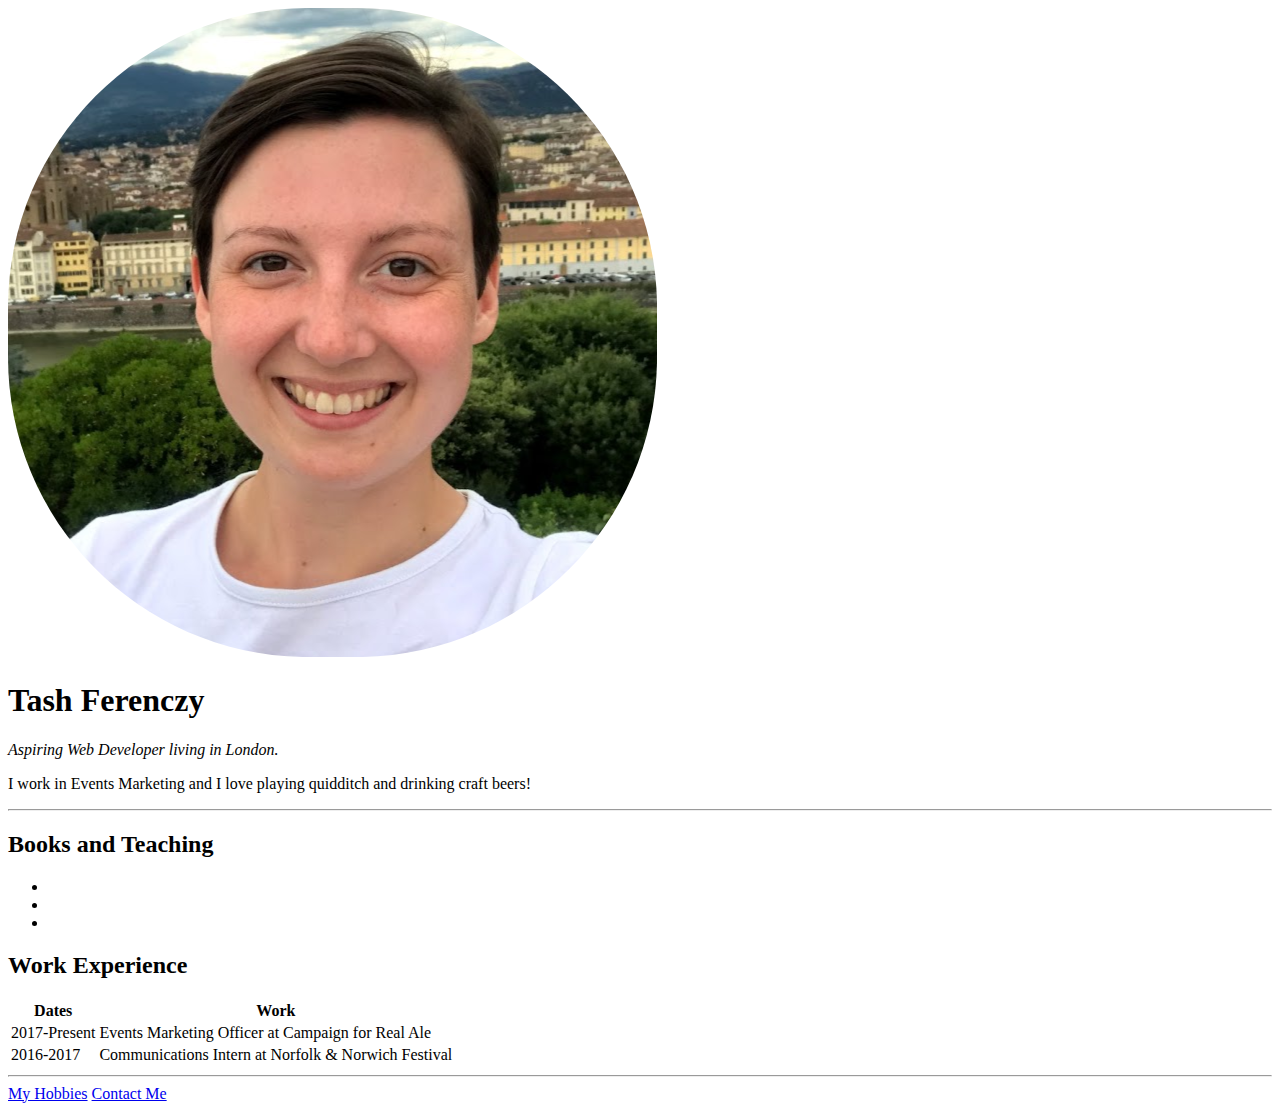
==== index.html @ 5c09a773 "wrote base HTML" ====
<!DOCTYPE html>
<html lang="en">

<head>
    <meta charset="UTF-8">
    <meta name="viewport" content="width=device-width, initial-scale=1.0">
    <title>Tash's Personal Site</title>
</head>

<body>
    <img src="./image.png" alt="tash profile picture">
    <h1>Tash Ferenczy</h1>
    <p><em>Aspiring Web Developer living in London.</em></p>
    <p>I work in Events Marketing and I love playing quidditch and drinking craft beers!</p>
    <hr>
    <h2>Books and Teaching</h2>
    <ul>
        <li></li>
        <li></li>
        <li></li>
    </ul>
    <h2>Work Experience</h2>
    <table>
        <thead>
            <tr>
                <th>Dates</th>
                <th>Work</th>
            </tr>
        </thead>
        <tbody>
            <tr>
                <td>2017-Present</td>
                <td>Events Marketing Officer at Campaign for Real Ale</td>
            </tr>
            <tr>
                <td>2016-2017</td>
                <td>Communications Intern at Norfolk & Norwich Festival</td>
            </tr>
        </tbody>
    </table>

    <hr>
    <a href="./hobbies.html">My Hobbies</a>
    <a href="./contact-me.html">Contact Me</a>

</body>

</html>
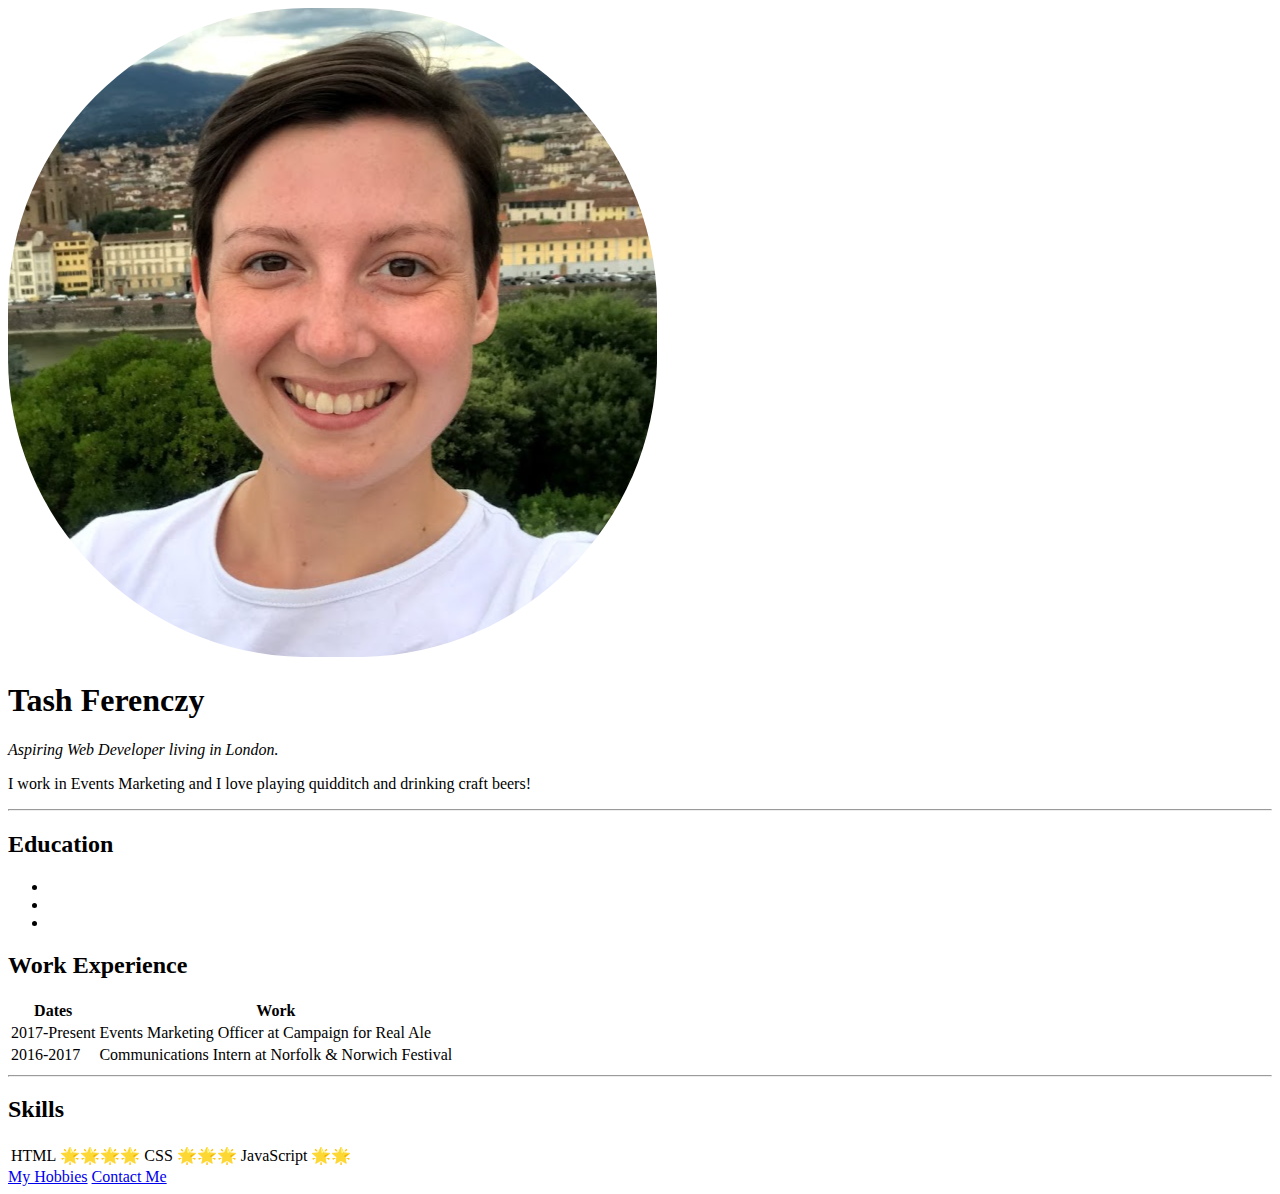
==== commit d7dccc4b: "Update index.html" ====
--- a/index.html
+++ b/index.html
@@ -13,7 +13,7 @@
     <p><em>Aspiring Web Developer living in London.</em></p>
     <p>I work in Events Marketing and I love playing quidditch and drinking craft beers!</p>
     <hr>
-    <h2>Books and Teaching</h2>
+    <h2>Education</h2>
     <ul>
         <li></li>
         <li></li>
@@ -40,6 +40,19 @@
     </table>
 
     <hr>
+    <h2>Skills</h2>
+    <table>
+        <tr>
+            <td>HTML</td>
+            <td>🌟🌟🌟🌟</td>
+            <td>CSS</td>
+            <td>🌟🌟🌟</td>
+            <td>JavaScript</td>
+            <td>🌟🌟</td>
+        </tr>
+    </table>
+
+
     <a href="./hobbies.html">My Hobbies</a>
     <a href="./contact-me.html">Contact Me</a>
 
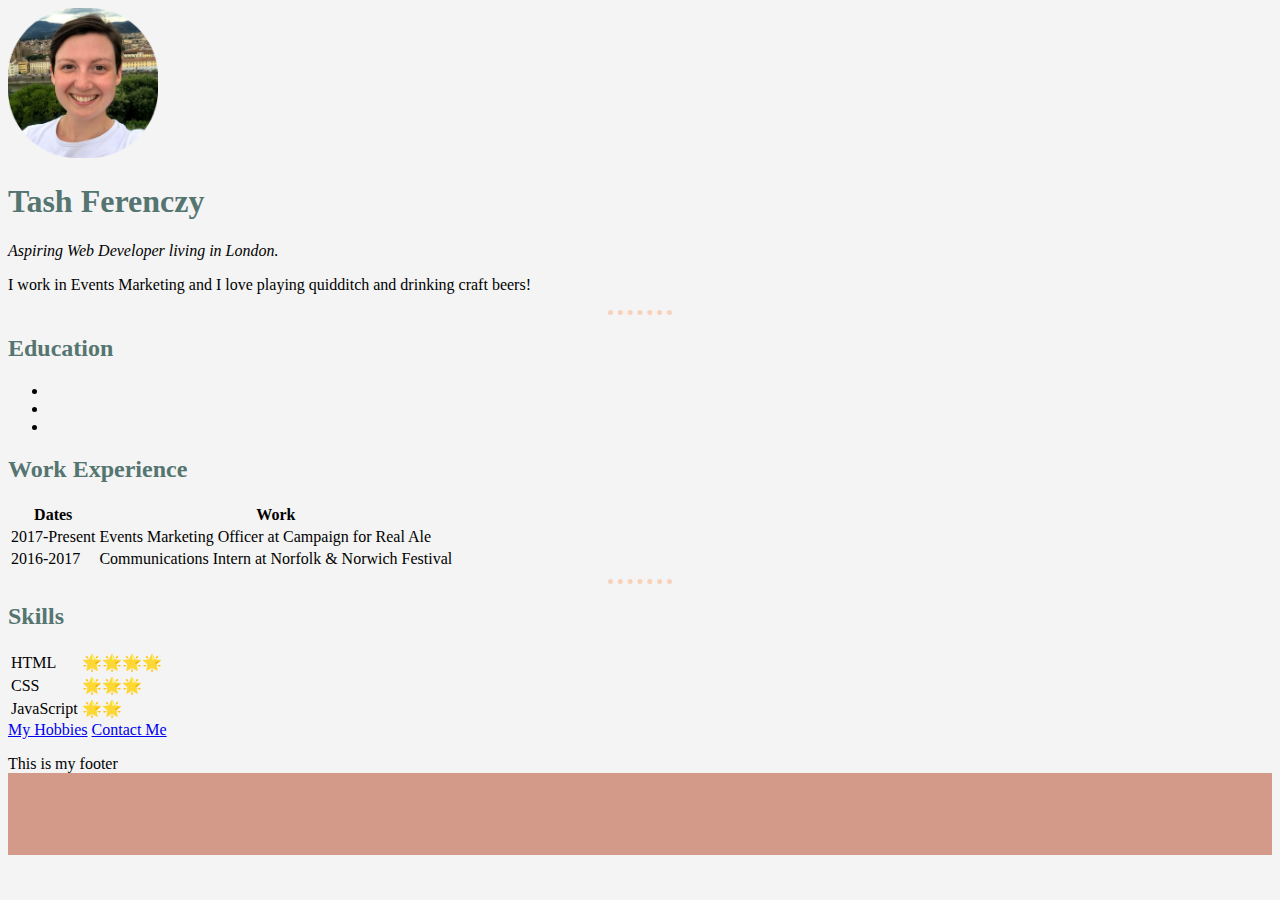
==== commit a6d60b08: "added css" ====
--- a/index.html
+++ b/index.html
@@ -4,6 +4,7 @@
 <head>
     <meta charset="UTF-8">
     <meta name="viewport" content="width=device-width, initial-scale=1.0">
+    <link rel="stylesheet" type="text/css" href="./styles.css">
     <title>Tash's Personal Site</title>
 </head>
 
@@ -45,8 +46,12 @@
         <tr>
             <td>HTML</td>
             <td>🌟🌟🌟🌟</td>
+        </tr>
+        <tr>
             <td>CSS</td>
             <td>🌟🌟🌟</td>
+        </tr>
+        <tr>
             <td>JavaScript</td>
             <td>🌟🌟</td>
         </tr>
@@ -57,5 +62,7 @@
     <a href="./contact-me.html">Contact Me</a>
 
 </body>
-
+<footer>
+    <p>This is my footer</p>
+</footer>
 </html>--- a/styles.css
+++ b/styles.css
@@ -0,0 +1,24 @@
+* {
+    background-color: #f4f4f4;
+}
+
+hr {
+    border-style: none;
+    border-top-style: dotted;
+    width: 5%;
+    border-color: #f7d1ba;
+    border-width: 5px;
+}
+
+h1, h2 {
+    color: #557571;
+}
+
+img {
+    height: 150px;
+}
+
+footer {
+    height: 100px;
+    background-color: #d49a89;
+}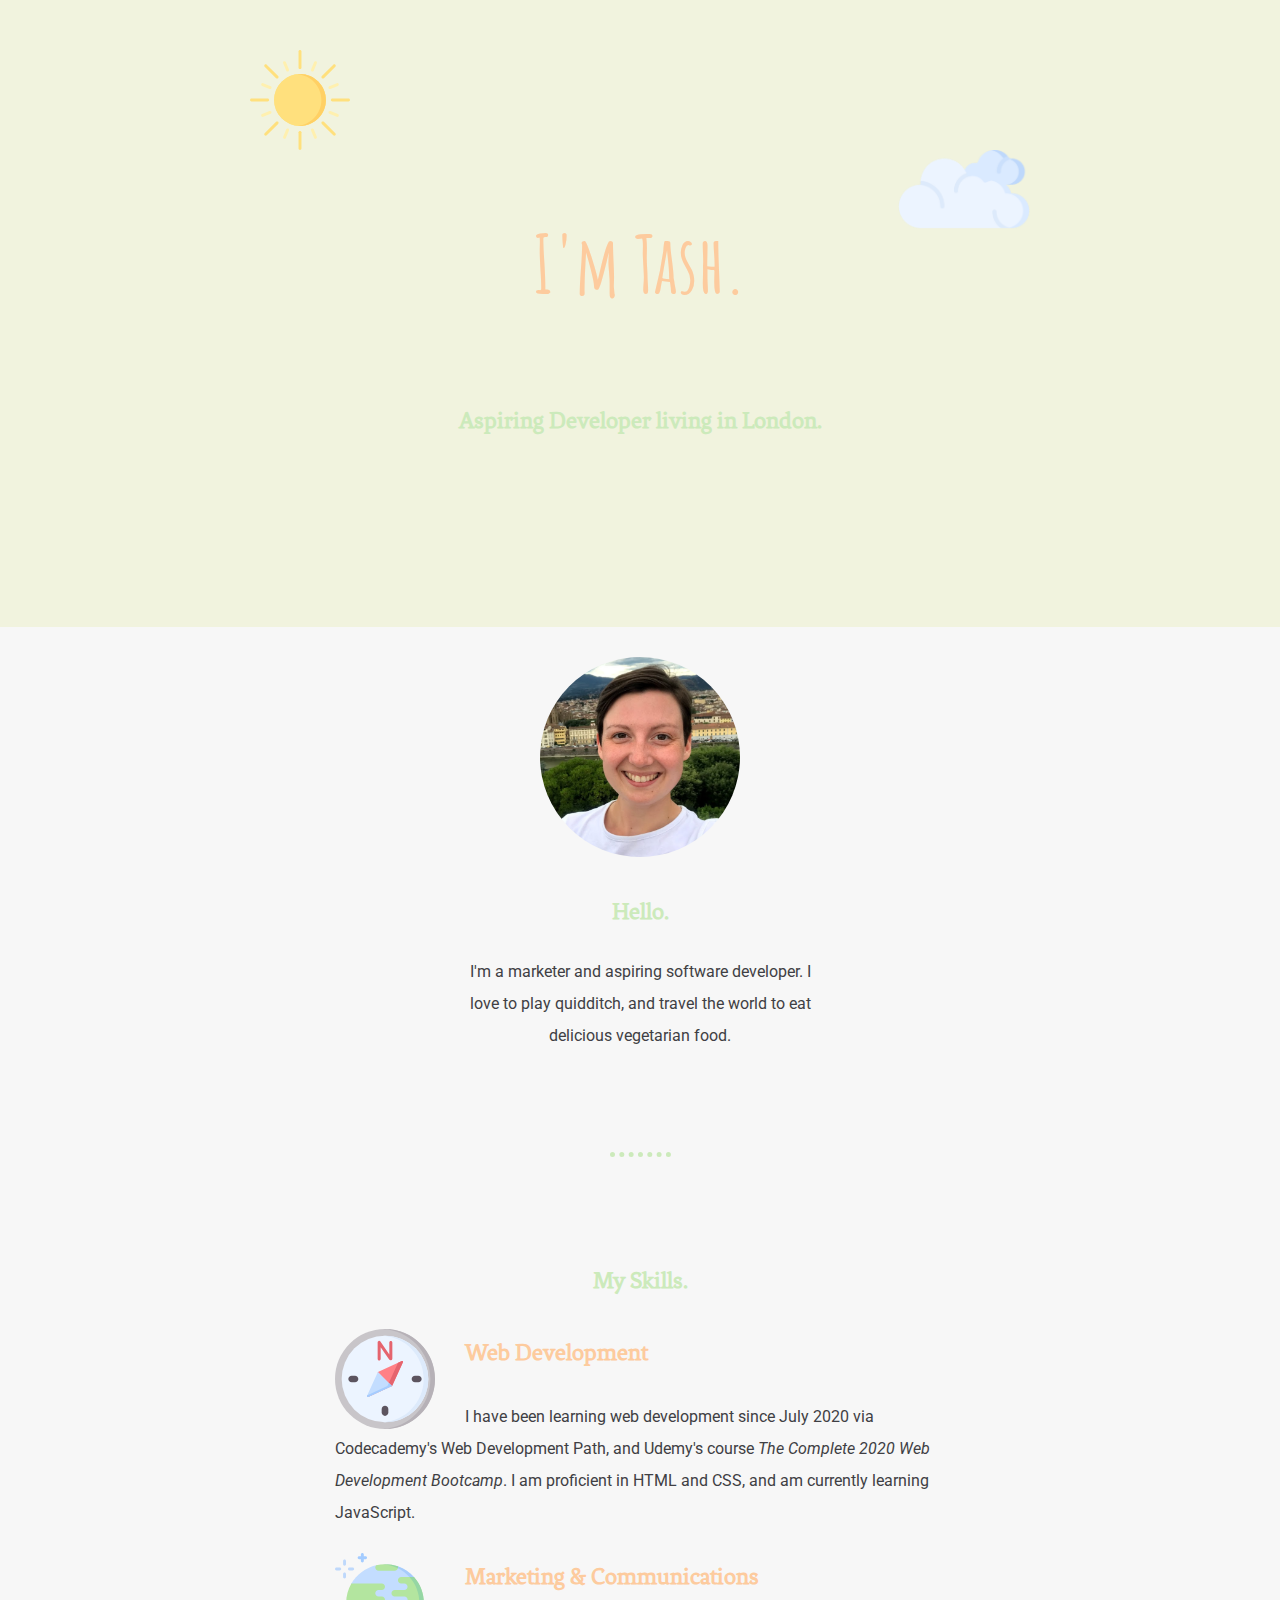
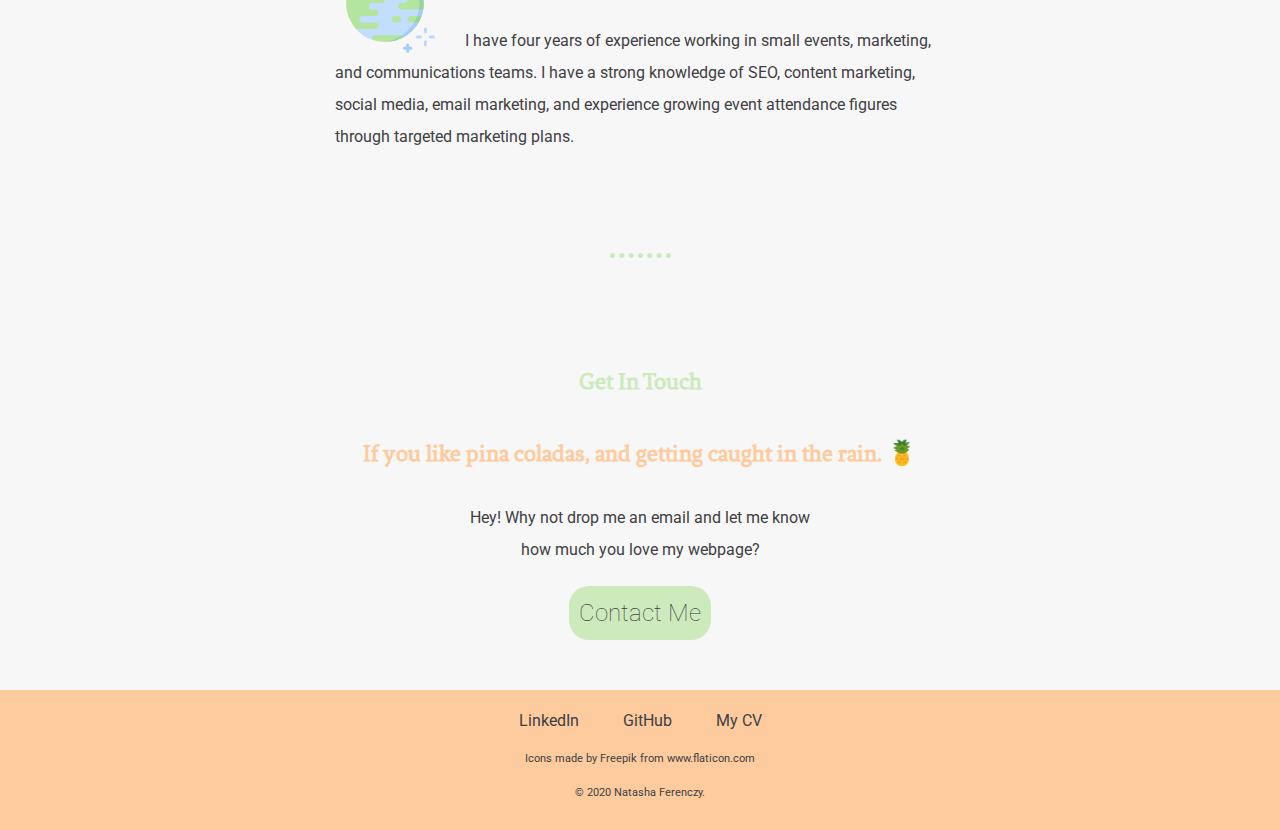
==== commit bcca94a7: "styled the CSS" ====
--- a/index.html
+++ b/index.html
@@ -5,64 +5,61 @@
     <meta charset="UTF-8">
     <meta name="viewport" content="width=device-width, initial-scale=1.0">
     <link rel="stylesheet" type="text/css" href="./styles.css">
-    <title>Tash's Personal Site</title>
+    <link href="https://fonts.googleapis.com/css2?family=Amatic+SC:wght@400;700&family=Fenix&family=Roboto&display=swap"
+        rel="stylesheet">
+    <link rel="icon" href="./favicon.ico">
+    <title>Natasha Ferenczy</title>
 </head>
 
 <body>
-    <img src="./image.png" alt="tash profile picture">
-    <h1>Tash Ferenczy</h1>
-    <p><em>Aspiring Web Developer living in London.</em></p>
-    <p>I work in Events Marketing and I love playing quidditch and drinking craft beers!</p>
-    <hr>
-    <h2>Education</h2>
-    <ul>
-        <li></li>
-        <li></li>
-        <li></li>
-    </ul>
-    <h2>Work Experience</h2>
-    <table>
-        <thead>
-            <tr>
-                <th>Dates</th>
-                <th>Work</th>
-            </tr>
-        </thead>
-        <tbody>
-            <tr>
-                <td>2017-Present</td>
-                <td>Events Marketing Officer at Campaign for Real Ale</td>
-            </tr>
-            <tr>
-                <td>2016-2017</td>
-                <td>Communications Intern at Norfolk & Norwich Festival</td>
-            </tr>
-        </tbody>
-    </table>
+    <div class="top-container">
+        <img class="cloud" src="images/cloud.png" alt="cloud-img">
+        <h1>I'm Tash.</h1>
+        <h2>Aspiring Developer living in London.</h2>
+        <img class="sun" src="images/sun.svg" alt="sun-img">
+        <img class="waterfall" src="" alt="waterfall-img">
+    </div>
+    <div class="middle-container">
+        <div class="profile">
+            <img class="profile-picture" src="images/image.png" alt="tash-profile-picture">
+            <h2>Hello.</h2>
+            <p class="intro">I'm a marketer and aspiring software developer. I love to play quidditch, and travel the
+                world to eat delicious vegetarian food.</p>
+        </div>
+        <hr>
+        <div class="skills">
+            <h2>My Skills.</h2>
+            <div class="skill-row">
+                <img class="icons" src="images/svg/040-compass.svg" alt="compass-icon">
+                <h3>Web Development</h3>
+                <p>I have been learning web development since July 2020 via Codecademy's Web Development Path, and
+                    Udemy's course <em>The Complete 2020 Web Development Bootcamp</em>. I am proficient in HTML and CSS, and am
+                    currently learning JavaScript.</p>
+            </div>
+            <div class="skill-row">
+                <img class="icons" src="images/svg/016-planet.svg" alt="planet-icon">
+                <h3>Marketing & Communications</h3>
+                <p>I have four years of experience working in small events, marketing, and communications teams. I have
+                    a strong knowledge of SEO, content marketing, social media, email marketing, and experience growing
+                    event attendance figures through targeted marketing plans.</p>
+            </div>
+        </div>
+        <hr>
+        <div class="contact-me">
+            <h2>Get In Touch</h2>
+            <h3>If you like pina coladas, and getting caught in the rain. 🍍</h3>
+            <p class="contact-message">Hey! Why not drop me an email and let me know how much you love my webpage?</p>
+            <a href="mailto:name@gmail.com" class="BUTTON_NEV">Contact Me</a>
+        </div>
+    </div>
+</body>
+<div class="bottom-container">
+    <a class="footer-link" href="https://www.linkedin.com/in/natasha-ferenczy/" target="_blank">LinkedIn</a>
+    <a class="footer-link" href="https://github.com/nferenczy" target="_blank">GitHub</a>
+    <a class="footer-link" href="Natasha Ferenczy CV.pdf" target="_blank">My CV</a>
+    <p class="small-text">Icons made by <a href="https://www.flaticon.com/authors/freepik" title="Freepik">Freepik</a> from <a
+            href="https://www.flaticon.com/" title="Flaticon">www.flaticon.com</a></p>
+    <p class="small-text">© 2020 Natasha Ferenczy.</p>
+</div>
 
-    <hr>
-    <h2>Skills</h2>
-    <table>
-        <tr>
-            <td>HTML</td>
-            <td>🌟🌟🌟🌟</td>
-        </tr>
-        <tr>
-            <td>CSS</td>
-            <td>🌟🌟🌟</td>
-        </tr>
-        <tr>
-            <td>JavaScript</td>
-            <td>🌟🌟</td>
-        </tr>
-    </table>
-
-
-    <a href="./hobbies.html">My Hobbies</a>
-    <a href="./contact-me.html">Contact Me</a>
-
-</body>
-<footer>
-    <p>This is my footer</p>
-</footer>
 </html>--- a/styles.css
+++ b/styles.css
@@ -1,24 +1,140 @@
-* {
-    background-color: #f4f4f4;
+body {
+  font-family: "Roboto", sans-serif;
+  font-size: 16px;
+  margin: 0;
+  text-align: center;
+  background-color: #f7f7f7;
+  color: #3f3f44;
+  line-height: 2;
 }
 
 hr {
-    border-style: none;
-    border-top-style: dotted;
-    width: 5%;
-    border-color: #f7d1ba;
-    border-width: 5px;
+  border-style: none;
+  border-top-style: dotted;
+  width: 5%;
+  border-color: #cceabb;
+  border-width: 5px;
+  margin: 100px auto;
 }
 
-h1, h2 {
-    color: #557571;
+h1 {
+  color: #fdcb9e;
+  font-family: "Amatic SC", cursive;
+  font-size: 5em;
+  line-height: 2;
 }
 
-img {
-    height: 150px;
+h2 {
+  color: #cceabb;
+  font-family: "Fenix", serif;
+  font-size: 1.5em;
 }
 
-footer {
-    height: 100px;
-    background-color: #d49a89;
-}+h3 {
+  color: #fdcb9e;
+  font-family: "Fenix", serif;
+  font-size: 1.5em;
+}
+
+.top-container {
+  position: relative;
+  padding: 130px;
+  background-color: #f1f3de;
+}
+
+.cloud {
+  position: absolute;
+  right: 250px;
+  top: 150px;
+  height: 80px;
+}
+
+.waterfall {
+  visibility: hidden;
+}
+
+.sun {
+  position: absolute;
+  left: 250px;
+  top: 50px;
+  height: 100px;
+}
+
+.intro {
+    width: 30%;
+    margin: auto;
+}
+
+.middle-container {
+    padding: 30px;
+}
+
+.profile-picture {
+  height: 200px;
+  border-radius: 100%;
+}
+
+.skill-row {
+  width: 50%;
+  margin: auto;
+  text-align: left;
+}
+
+.icons {
+  height: 100px;
+  float: left;
+  margin-right: 30px;
+}
+
+.contact-message {
+    width: 30%;
+    margin: auto;
+}
+
+.bottom-container {
+  background-color: #fdcb9e;
+  padding: 15px;
+}
+
+.footer-link {
+ color: #3f3f44;
+ margin: 10px 20px;
+ text-decoration: none;
+}
+
+.footer-link:hover {
+    color: #cceabb;
+}
+
+a {
+    color: #3f3f44;
+    text-decoration: none;
+}
+
+.small-text {
+    font-size: 0.7em;
+}
+
+.BUTTON_NEV {
+  -webkit-border-radius: 20px;
+  -moz-border-radius: 20px;
+  border-radius: 20px;
+  color: #3f3f44;
+  font-size: 1.5em;
+  font-weight: 100;
+  padding: 3px 10px;
+  margin: 20px;
+  background-color: #cceabb;
+  text-decoration: none;
+  display: inline-block;
+  cursor: pointer;
+  text-align: center;
+}
+
+.BUTTON_NEV:hover {
+  background: #fdcb9e;
+  -webkit-border-radius: 20px;
+  -moz-border-radius: 20px;
+  border-radius: 20px;
+  text-decoration: none;
+}
